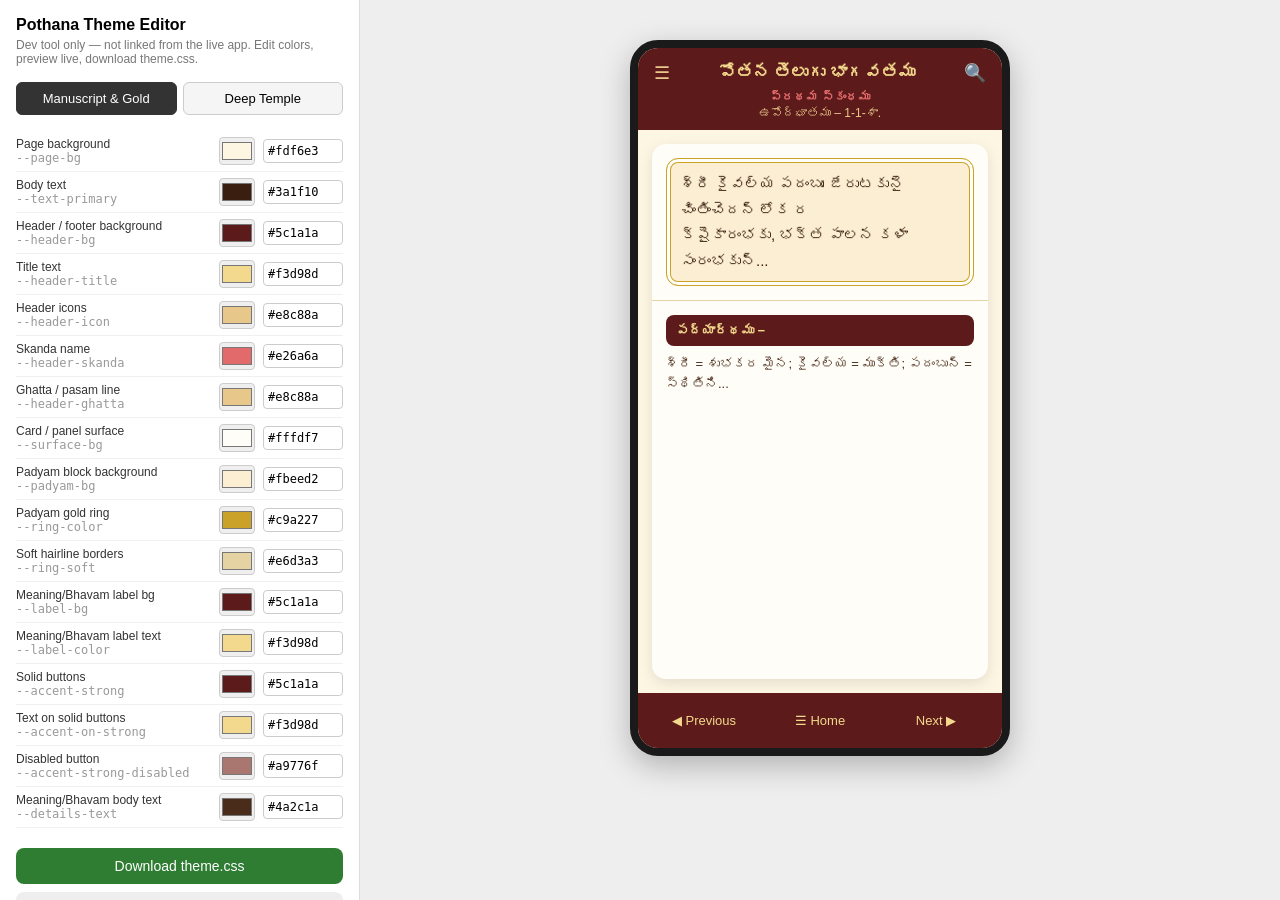
==== theme-editor.html @ 65b70472 "update all" ====
<!DOCTYPE html>
<html lang="en">
<head>
<meta charset="UTF-8">
<title>Pothana — Theme Editor (dev tool, not part of the live app)</title>
<style>
  * { box-sizing: border-box; }
  body {
    margin: 0;
    font-family: Arial, sans-serif;
    background: #eee;
    display: flex;
    height: 100vh;
  }

  #controls {
    width: 360px;
    flex: 0 0 auto;
    background: #fff;
    border-right: 1px solid #ddd;
    overflow-y: auto;
    padding: 16px;
  }

  #controls h1 {
    font-size: 16px;
    margin: 0 0 4px;
  }

  #controls .sub {
    font-size: 12px;
    color: #777;
    margin: 0 0 16px;
  }

  .theme-tabs {
    display: flex;
    gap: 6px;
    margin-bottom: 16px;
  }

  .theme-tabs button {
    flex: 1;
    padding: 8px;
    border: 1px solid #ccc;
    background: #f5f5f5;
    border-radius: 6px;
    cursor: pointer;
    font-size: 13px;
  }

  .theme-tabs button.active {
    background: #333;
    color: #fff;
    border-color: #333;
  }

  .var-row {
    display: flex;
    align-items: center;
    justify-content: space-between;
    gap: 8px;
    padding: 6px 0;
    border-bottom: 1px solid #f0f0f0;
  }

  .var-row label {
    font-size: 12px;
    color: #333;
    flex: 1;
  }

  .var-row input[type="color"] {
    width: 36px;
    height: 28px;
    border: 1px solid #ccc;
    border-radius: 4px;
    padding: 0;
    cursor: pointer;
  }

  .var-row input[type="text"] {
    width: 80px;
    font-size: 12px;
    font-family: monospace;
    padding: 4px;
    border: 1px solid #ccc;
    border-radius: 4px;
  }

  #actions {
    margin-top: 20px;
    display: flex;
    flex-direction: column;
    gap: 8px;
  }

  #actions button {
    padding: 10px;
    border: none;
    border-radius: 8px;
    font-size: 14px;
    cursor: pointer;
  }

  #downloadBtn {
    background: #2e7d32;
    color: #fff;
  }

  #resetBtn {
    background: #eee;
    color: #333;
  }

  #preview-pane {
    flex: 1;
    overflow-y: auto;
    display: flex;
    align-items: flex-start;
    justify-content: center;
    padding: 40px 20px;
  }

  #mockup {
    width: 380px;
    border-radius: 28px;
    overflow: hidden;
    border: 8px solid #1a1a1a;
    background: #000;
    box-shadow: 0 10px 30px rgba(0,0,0,0.25);
  }

  #mockup .screen {
    display: flex;
    flex-direction: column;
    height: 700px;
    background: var(--page-bg);
    color: var(--text-primary);
    font-family: Arial, sans-serif;
  }

  .m-header {
    background: var(--header-bg);
    border-bottom: var(--header-border-bottom);
    padding: 14px 16px 10px;
    flex: 0 0 auto;
  }

  .m-header-top {
    display: flex;
    align-items: center;
    justify-content: space-between;
  }

  .m-header-top span { color: var(--header-icon); font-size: 18px; }

  .m-header h1 {
    margin: 0;
    font-size: 17px;
    color: var(--header-title);
  }

  .m-skanda { margin: 6px 0 0; font-size: 12px; font-weight: 700; color: var(--header-skanda); text-align: center; }
  .m-ghatta { margin: 2px 0 0; font-size: 12px; color: var(--header-ghatta); text-align: center; }

  .m-body {
    flex: 1;
    display: flex;
    flex-direction: column;
    padding: 14px;
    overflow: hidden;
  }

  .m-card {
    background: var(--surface-bg);
    border-radius: 14px;
    flex: 1;
    display: flex;
    flex-direction: column;
    overflow: hidden;
    box-shadow: 0 4px 14px rgba(0,0,0,0.1);
  }

  .m-padyam-pane {
    padding: 14px;
    border-bottom: 1px solid var(--ring-soft);
  }

  .m-padyam {
    background: var(--padyam-bg);
    border: 1px solid var(--ring-color);
    border-radius: 12px;
    padding: 12px 14px;
    box-shadow: inset 0 0 0 3px var(--surface-bg), inset 0 0 0 4px var(--ring-color);
    font-size: 15px;
    line-height: 1.7;
  }

  .m-details {
    padding: 14px;
    flex: 1;
  }

  .m-label {
    background: var(--label-bg);
    color: var(--label-color);
    padding: 8px 10px;
    border-radius: 8px;
    font-size: 13px;
    font-weight: 700;
  }

  .m-meaning-text { color: var(--details-text); font-size: 13px; margin-top: 8px; line-height: 1.5; }

  .m-footer {
    flex: 0 0 auto;
    display: flex;
    gap: 8px;
    padding: 10px 12px;
    background: var(--header-bg);
  }

  .m-footer button {
    flex: 1;
    border: none;
    border-radius: 10px;
    padding: 10px;
    background: var(--accent-strong);
    color: var(--accent-on-strong);
    font-size: 13px;
  }
</style>
</head>
<body>

<div id="controls">
  <h1>Pothana Theme Editor</h1>
  <p class="sub">Dev tool only — not linked from the live app. Edit colors, preview live, download theme.css.</p>

  <div class="theme-tabs">
    <button id="tabManuscript" class="active">Manuscript &amp; Gold</button>
    <button id="tabTemple">Deep Temple</button>
  </div>

  <div id="varList"></div>

  <div id="actions">
    <button id="downloadBtn">Download theme.css</button>
    <button id="resetBtn">Reset this theme to default</button>
  </div>
</div>

<div id="preview-pane">
  <div id="mockup">
    <div class="screen">
      <div class="m-header">
        <div class="m-header-top">
          <span>&#9776;</span>
          <h1>పోతన తెలుగు భాగవతము</h1>
          <span>&#128269;</span>
        </div>
        <p class="m-skanda">ప్రథమ స్కంధము</p>
        <p class="m-ghatta">ఉపోద్ఘాతము &#8211; 1-1-శా.</p>
      </div>
      <div class="m-body">
        <div class="m-card">
          <div class="m-padyam-pane">
            <div class="m-padyam">
              శ్రీ కైవల్య పదంబుఁ జేరుటకునై చింతించెదన్ లోక ర<br>
              క్షైకారంభకు, భక్త పాలన కళా సంరంభకున్...
            </div>
          </div>
          <div class="m-details">
            <div class="m-label">పద్యార్థము &#8722;</div>
            <p class="m-meaning-text">శ్రీ = శుభకర మైన; కైవల్య = ముక్తి; పదంబున్ = స్థితిని...</p>
          </div>
        </div>
      </div>
      <div class="m-footer">
        <button>&#9664; Previous</button>
        <button>&#9776; Home</button>
        <button>Next &#9654;</button>
      </div>
    </div>
  </div>
</div>

<script>
const VAR_DEFS = [
  { key: "--page-bg",               label: "Page background" },
  { key: "--text-primary",          label: "Body text" },
  { key: "--header-bg",             label: "Header / footer background" },
  { key: "--header-title",          label: "Title text" },
  { key: "--header-icon",           label: "Header icons" },
  { key: "--header-skanda",         label: "Skanda name" },
  { key: "--header-ghatta",         label: "Ghatta / pasam line" },
  { key: "--surface-bg",            label: "Card / panel surface" },
  { key: "--padyam-bg",             label: "Padyam block background" },
  { key: "--ring-color",            label: "Padyam gold ring" },
  { key: "--ring-soft",             label: "Soft hairline borders" },
  { key: "--label-bg",              label: "Meaning/Bhavam label bg" },
  { key: "--label-color",           label: "Meaning/Bhavam label text" },
  { key: "--accent-strong",         label: "Solid buttons" },
  { key: "--accent-on-strong",      label: "Text on solid buttons" },
  { key: "--accent-strong-disabled",label: "Disabled button" },
  { key: "--details-text",          label: "Meaning/Bhavam body text" }
];

const DEFAULTS = {
  manuscript: {
    "--page-bg": "#fdf6e3", "--text-primary": "#3a1f10",
    "--header-bg": "#5c1a1a", "--header-title": "#f3d98d", "--header-icon": "#e8c88a",
    "--header-skanda": "#e26a6a", "--header-ghatta": "#e8c88a",
    "--surface-bg": "#fffdf7", "--padyam-bg": "#fbeed2", "--ring-color": "#c9a227", "--ring-soft": "#e6d3a3",
    "--label-bg": "#5c1a1a", "--label-color": "#f3d98d",
    "--accent-strong": "#5c1a1a", "--accent-on-strong": "#f3d98d", "--accent-strong-disabled": "#a9776f",
    "--details-text": "#4a2c1a"
  },
  temple: {
    "--page-bg": "#f6f1e4", "--text-primary": "#2b1010",
    "--header-bg": "#2b1010", "--header-title": "#d4af37", "--header-icon": "#d4af37",
    "--header-skanda": "#ef8080", "--header-ghatta": "#cbb98a",
    "--surface-bg": "#fffdf7", "--padyam-bg": "#fdf8ec", "--ring-color": "#c9a227", "--ring-soft": "#e9e0c8",
    "--label-bg": "#2b1010", "--label-color": "#d4af37",
    "--accent-strong": "#2b1010", "--accent-on-strong": "#d4af37", "--accent-strong-disabled": "#6b4a42",
    "--details-text": "#3a281f"
  }
};

let current = { manuscript: { ...DEFAULTS.manuscript }, temple: { ...DEFAULTS.temple } };
let activeTheme = "manuscript";
const mockupScreen = document.querySelector("#mockup .screen");

function applyPreview() {
  const values = current[activeTheme];
  for (const key in values) {
    mockupScreen.style.setProperty(key, values[key]);
  }
}

function renderControls() {
  const container = document.getElementById("varList");
  container.innerHTML = "";
  VAR_DEFS.forEach(def => {
    const value = current[activeTheme][def.key];
    const row = document.createElement("div");
    row.className = "var-row";
    row.innerHTML = `
      <label>${def.label}<br><span style="color:#999;font-family:monospace;">${def.key}</span></label>
      <input type="color" value="${value}" data-key="${def.key}">
      <input type="text" value="${value}" data-key="${def.key}">
    `;
    container.appendChild(row);
  });

  container.querySelectorAll('input[type="color"]').forEach(input => {
    input.addEventListener("input", e => {
      const key = e.target.dataset.key;
      current[activeTheme][key] = e.target.value;
      container.querySelector(`input[type="text"][data-key="${key}"]`).value = e.target.value;
      applyPreview();
    });
  });

  container.querySelectorAll('input[type="text"]').forEach(input => {
    input.addEventListener("change", e => {
      const key = e.target.dataset.key;
      const val = e.target.value.trim();
      if (/^#[0-9a-fA-F]{6}$/.test(val)) {
        current[activeTheme][key] = val;
        container.querySelector(`input[type="color"][data-key="${key}"]`).value = val;
        applyPreview();
      }
    });
  });
}

function switchTab(theme) {
  activeTheme = theme;
  document.getElementById("tabManuscript").classList.toggle("active", theme === "manuscript");
  document.getElementById("tabTemple").classList.toggle("active", theme === "temple");
  renderControls();
  applyPreview();
}

document.getElementById("tabManuscript").addEventListener("click", () => switchTab("manuscript"));
document.getElementById("tabTemple").addEventListener("click", () => switchTab("temple"));

document.getElementById("resetBtn").addEventListener("click", () => {
  current[activeTheme] = { ...DEFAULTS[activeTheme] };
  renderControls();
  applyPreview();
});

document.getElementById("downloadBtn").addEventListener("click", () => {
  const lines = [];
  lines.push(":root {");
  lines.push("  --font-scale: 1;");
  lines.push("");
  VAR_DEFS.forEach(def => lines.push(`  ${def.key}: ${current.manuscript[def.key]};`));
  lines.push("}");
  lines.push("");
  lines.push('[data-theme="temple"] {');
  VAR_DEFS.forEach(def => lines.push(`  ${def.key}: ${current.temple[def.key]};`));
  lines.push("}");
  lines.push("");

  const blob = new Blob([lines.join("\n")], { type: "text/css" });
  const url = URL.createObjectURL(blob);
  const a = document.createElement("a");
  a.href = url;
  a.download = "theme.css";
  document.body.appendChild(a);
  a.click();
  document.body.removeChild(a);
  URL.revokeObjectURL(url);
});

renderControls();
applyPreview();
</script>

</body>
</html>
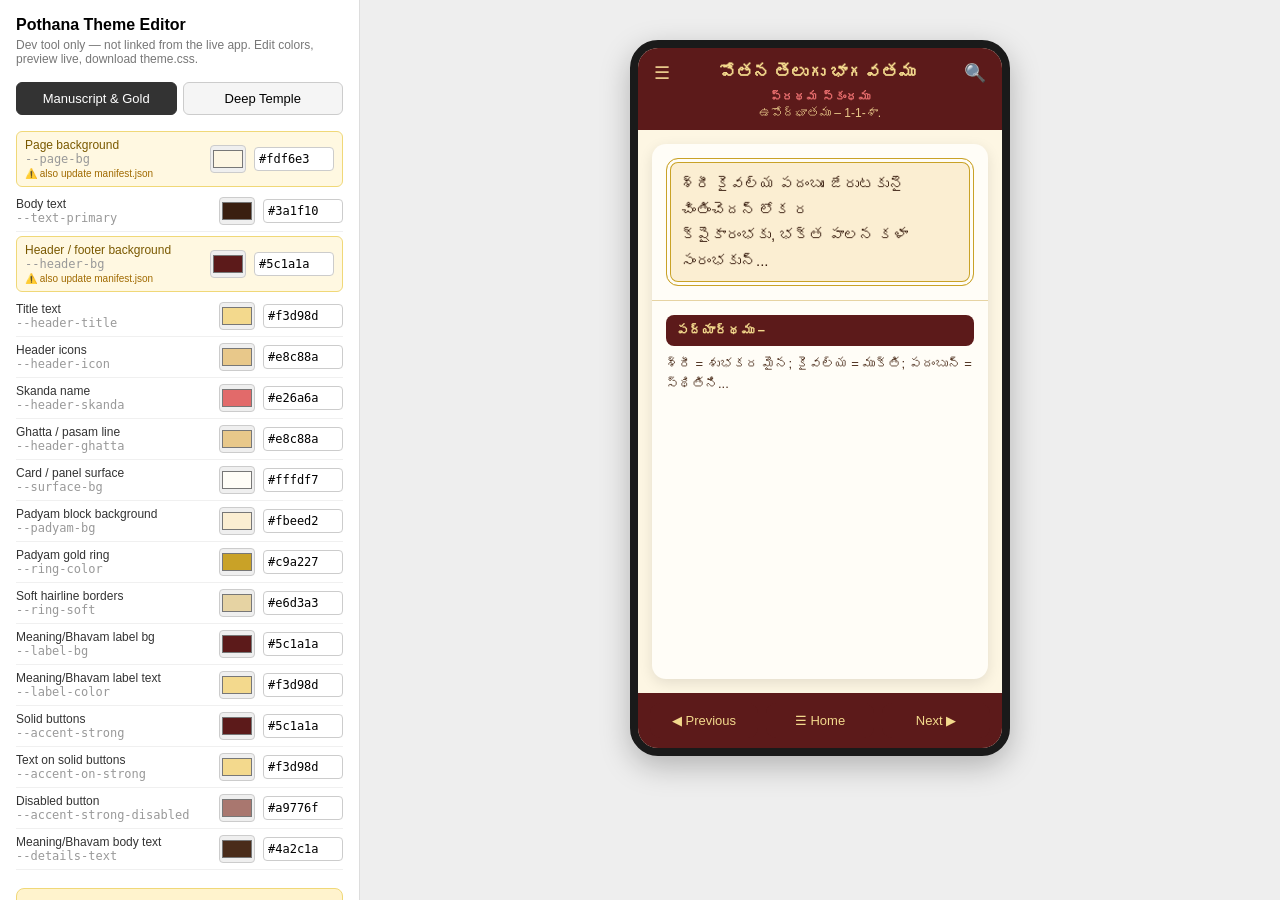
==== commit 33e83ea2: "Update" ====
--- a/theme-editor.html
+++ b/theme-editor.html
@@ -64,6 +64,67 @@
     border-bottom: 1px solid #f0f0f0;
   }
 
+  .var-row.manifest-linked {
+    background: #fff8e1;
+    border: 1px solid #f0d878;
+    border-radius: 6px;
+    padding: 6px 8px;
+    margin: 4px 0;
+  }
+
+  .var-row.manifest-linked label {
+    color: #7a5900;
+  }
+
+  .manifest-flag {
+    display: inline-block;
+    font-size: 10px;
+    color: #a06a00;
+    margin-top: 2px;
+  }
+
+  #manifestReminder {
+    margin-top: 18px;
+    background: #fff3cd;
+    border: 1px solid #f0d878;
+    border-radius: 8px;
+    padding: 12px;
+    font-size: 12px;
+    color: #7a5900;
+  }
+
+  #manifestReminder.hidden {
+    display: none;
+  }
+
+  #manifestReminder h3 {
+    margin: 0 0 6px;
+    font-size: 13px;
+  }
+
+  #manifestSnippet {
+    width: 100%;
+    font-family: monospace;
+    font-size: 11px;
+    border: 1px solid #e0c060;
+    border-radius: 6px;
+    padding: 8px;
+    background: #fffdf5;
+    resize: none;
+    margin-top: 6px;
+  }
+
+  #copySnippetBtn {
+    margin-top: 6px;
+    padding: 6px 10px;
+    border: none;
+    border-radius: 6px;
+    background: #7a5900;
+    color: #fff;
+    font-size: 12px;
+    cursor: pointer;
+  }
+
   .var-row label {
     font-size: 12px;
     color: #333;
@@ -244,6 +305,18 @@
   </div>
 
   <div id="varList"></div>
+
+  <div id="manifestReminder" class="hidden">
+    <h3>⚠️ Also update manifest.json</h3>
+    <p style="margin:0;">
+      "Page background" and "Header background" also control the Android
+      status bar and app-launch splash screen — those come from
+      <code>manifest.json</code>, not <code>theme.css</code>. Paste this in
+      after downloading:
+    </p>
+    <textarea id="manifestSnippet" rows="3" readonly></textarea>
+    <button id="copySnippetBtn">Copy snippet</button>
+  </div>
 
   <div id="actions">
     <button id="downloadBtn">Download theme.css</button>
@@ -331,12 +404,28 @@
 let current = { manuscript: { ...DEFAULTS.manuscript }, temple: { ...DEFAULTS.temple } };
 let activeTheme = "manuscript";
 const mockupScreen = document.querySelector("#mockup .screen");
+const MANIFEST_LINKED_KEYS = ["--page-bg", "--header-bg"];
 
 function applyPreview() {
   const values = current[activeTheme];
   for (const key in values) {
     mockupScreen.style.setProperty(key, values[key]);
   }
+}
+
+function updateManifestReminder() {
+  const reminder = document.getElementById("manifestReminder");
+
+  if (activeTheme !== "manuscript") {
+    reminder.classList.add("hidden");
+    return;
+  }
+
+  reminder.classList.remove("hidden");
+  const pageBg = current.manuscript["--page-bg"];
+  const headerBg = current.manuscript["--header-bg"];
+  document.getElementById("manifestSnippet").value =
+    `"background_color": "${pageBg}",\n"theme_color": "${headerBg}"`;
 }
 
 function renderControls() {
@@ -344,10 +433,11 @@
   container.innerHTML = "";
   VAR_DEFS.forEach(def => {
     const value = current[activeTheme][def.key];
+    const isManifestLinked = activeTheme === "manuscript" && MANIFEST_LINKED_KEYS.includes(def.key);
     const row = document.createElement("div");
-    row.className = "var-row";
+    row.className = "var-row" + (isManifestLinked ? " manifest-linked" : "");
     row.innerHTML = `
-      <label>${def.label}<br><span style="color:#999;font-family:monospace;">${def.key}</span></label>
+      <label>${def.label}<br><span style="color:#999;font-family:monospace;">${def.key}</span>${isManifestLinked ? '<br><span class="manifest-flag">⚠️ also update manifest.json</span>' : ""}</label>
       <input type="color" value="${value}" data-key="${def.key}">
       <input type="text" value="${value}" data-key="${def.key}">
     `;
@@ -360,6 +450,7 @@
       current[activeTheme][key] = e.target.value;
       container.querySelector(`input[type="text"][data-key="${key}"]`).value = e.target.value;
       applyPreview();
+      updateManifestReminder();
     });
   });
 
@@ -371,9 +462,12 @@
         current[activeTheme][key] = val;
         container.querySelector(`input[type="color"][data-key="${key}"]`).value = val;
         applyPreview();
+        updateManifestReminder();
       }
     });
   });
+
+  updateManifestReminder();
 }
 
 function switchTab(theme) {
@@ -383,6 +477,21 @@
   renderControls();
   applyPreview();
 }
+
+document.getElementById("copySnippetBtn").addEventListener("click", () => {
+  const snippet = document.getElementById("manifestSnippet");
+  snippet.select();
+  snippet.setSelectionRange(0, snippet.value.length);
+  const btn = document.getElementById("copySnippetBtn");
+  navigator.clipboard.writeText(snippet.value).then(() => {
+    const original = btn.textContent;
+    btn.textContent = "Copied!";
+    setTimeout(() => { btn.textContent = original; }, 1500);
+  }).catch(() => {
+    // Clipboard API blocked (e.g. file:// origin) — text is already
+    // selected above, so Ctrl+C / Cmd+C still works as a fallback.
+  });
+});
 
 document.getElementById("tabManuscript").addEventListener("click", () => switchTab("manuscript"));
 document.getElementById("tabTemple").addEventListener("click", () => switchTab("temple"));
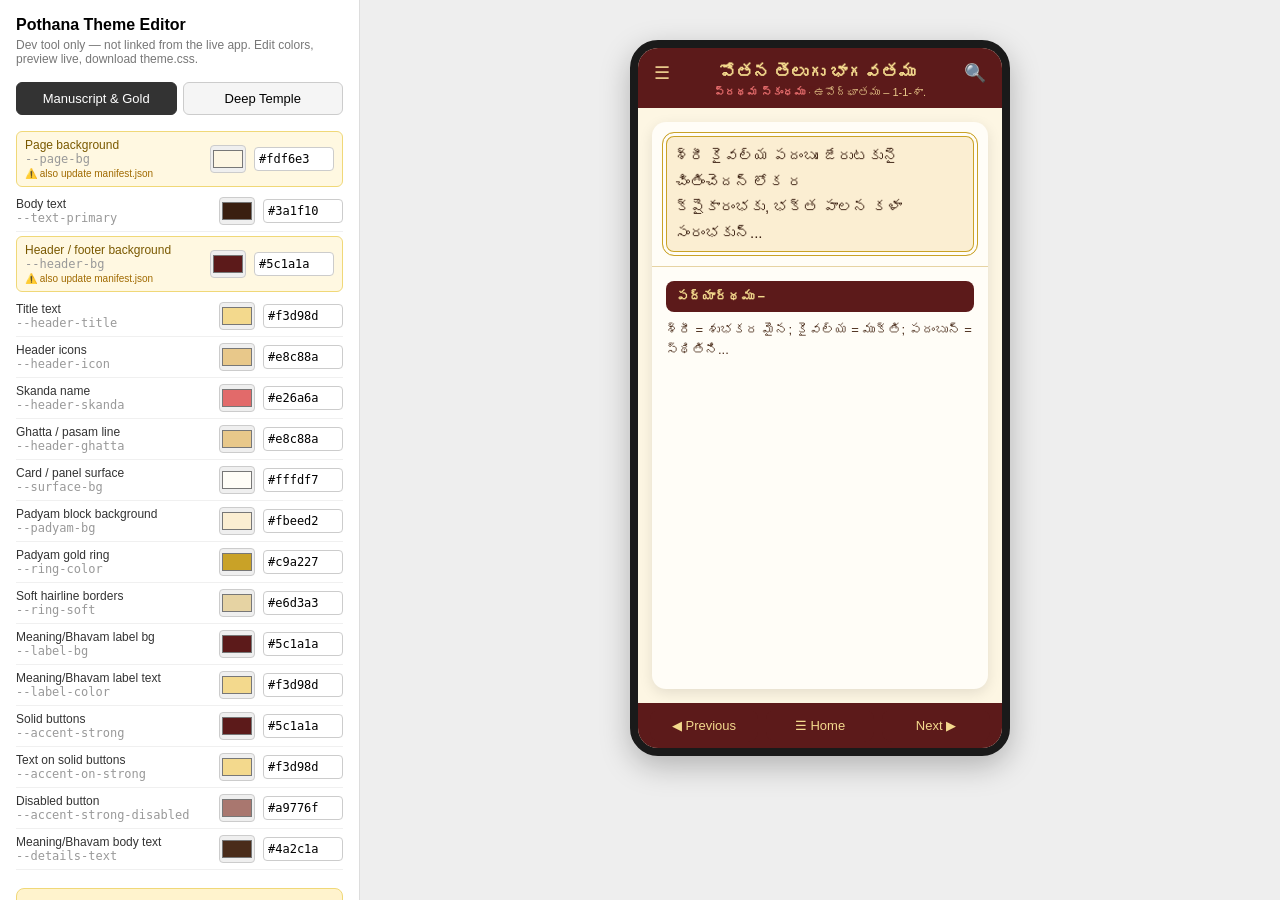
==== commit 9ce308b7: "Update all" ====
--- a/theme-editor.html
+++ b/theme-editor.html
@@ -222,8 +222,18 @@
     color: var(--header-title);
   }
 
-  .m-skanda { margin: 6px 0 0; font-size: 12px; font-weight: 700; color: var(--header-skanda); text-align: center; }
-  .m-ghatta { margin: 2px 0 0; font-size: 12px; color: var(--header-ghatta); text-align: center; }
+  .m-context-line {
+    margin: 2px 0 0;
+    font-size: 11px;
+    text-align: center;
+    white-space: nowrap;
+    overflow: hidden;
+    text-overflow: ellipsis;
+  }
+
+  .m-skanda { font-weight: 700; color: var(--header-skanda); }
+  .m-sep { color: var(--header-ghatta); opacity: 0.6; }
+  .m-ghatta { color: var(--header-ghatta); }
 
   .m-body {
     flex: 1;
@@ -244,7 +254,7 @@
   }
 
   .m-padyam-pane {
-    padding: 14px;
+    padding: 10px;
     border-bottom: 1px solid var(--ring-soft);
   }
 
@@ -252,7 +262,7 @@
     background: var(--padyam-bg);
     border: 1px solid var(--ring-color);
     border-radius: 12px;
-    padding: 12px 14px;
+    padding: 10px 12px;
     box-shadow: inset 0 0 0 3px var(--surface-bg), inset 0 0 0 4px var(--ring-color);
     font-size: 15px;
     line-height: 1.7;
@@ -278,7 +288,7 @@
     flex: 0 0 auto;
     display: flex;
     gap: 8px;
-    padding: 10px 12px;
+    padding: 6px 12px;
     background: var(--header-bg);
   }
 
@@ -286,7 +296,7 @@
     flex: 1;
     border: none;
     border-radius: 10px;
-    padding: 10px;
+    padding: 9px;
     background: var(--accent-strong);
     color: var(--accent-on-strong);
     font-size: 13px;
@@ -333,8 +343,7 @@
           <h1>పోతన తెలుగు భాగవతము</h1>
           <span>&#128269;</span>
         </div>
-        <p class="m-skanda">ప్రథమ స్కంధము</p>
-        <p class="m-ghatta">ఉపోద్ఘాతము &#8211; 1-1-శా.</p>
+        <p class="m-context-line"><span class="m-skanda">ప్రథమ స్కంధము</span><span class="m-sep"> · </span><span class="m-ghatta">ఉపోద్ఘాతము &#8211; 1-1-శా.</span></p>
       </div>
       <div class="m-body">
         <div class="m-card">
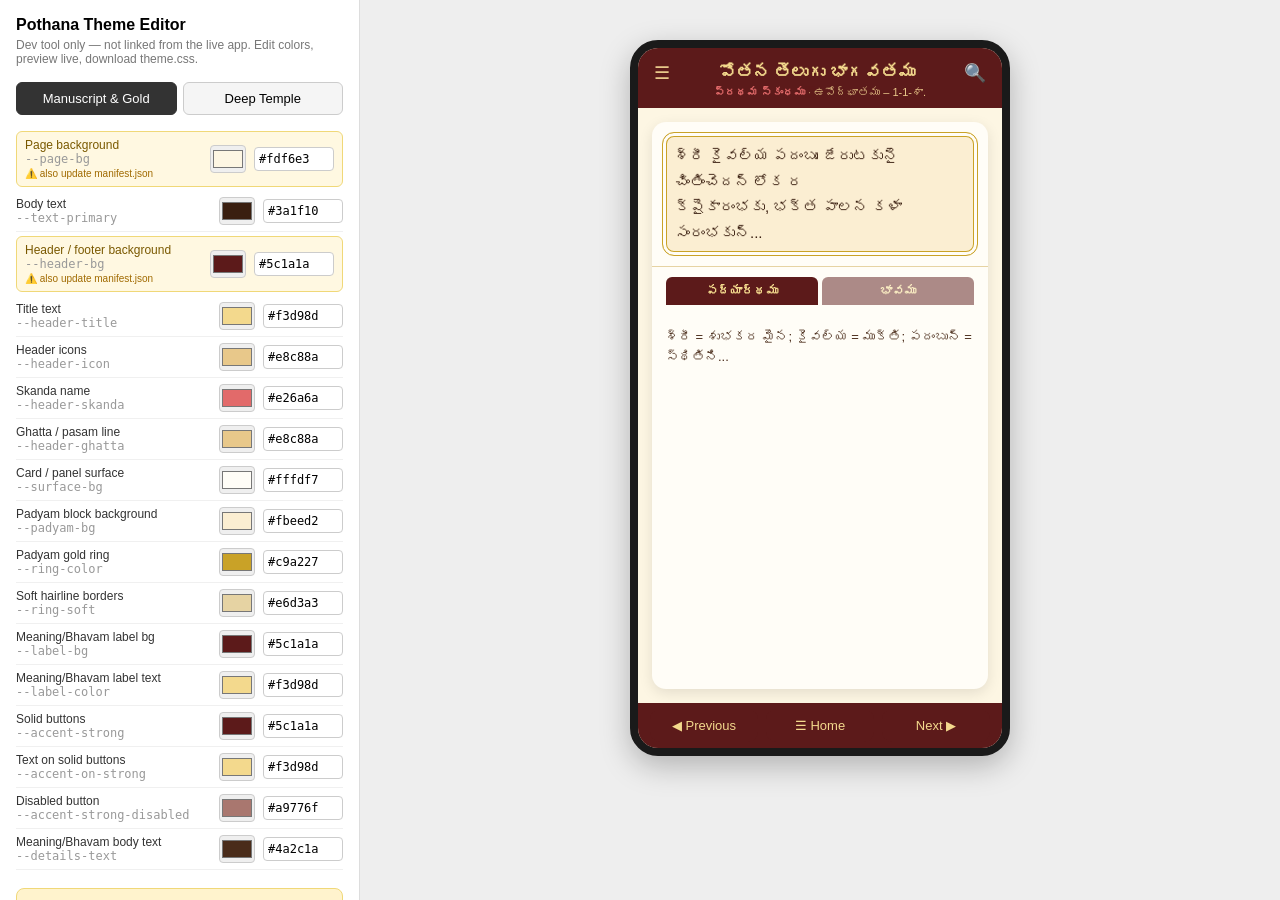
==== commit 24aebf4e: "update all" ====
--- a/theme-editor.html
+++ b/theme-editor.html
@@ -273,14 +273,25 @@
     flex: 1;
   }
 
-  .m-label {
+  .m-tabs {
+    display: flex;
+    gap: 4px;
+    padding: 10px 14px 0;
+  }
+
+  .m-tab {
+    flex: 1;
     background: var(--label-bg);
     color: var(--label-color);
-    padding: 8px 10px;
-    border-radius: 8px;
-    font-size: 13px;
+    opacity: 0.5;
+    padding: 7px 8px;
+    border-radius: 6px 6px 0 0;
+    font-size: 12px;
     font-weight: 700;
-  }
+    text-align: center;
+  }
+
+  .m-tab.active { opacity: 1; }
 
   .m-meaning-text { color: var(--details-text); font-size: 13px; margin-top: 8px; line-height: 1.5; }
 
@@ -353,8 +364,11 @@
               క్షైకారంభకు, భక్త పాలన కళా సంరంభకున్...
             </div>
           </div>
+          <div class="m-tabs">
+            <div class="m-tab active">పద్యార్థము</div>
+            <div class="m-tab">భావము</div>
+          </div>
           <div class="m-details">
-            <div class="m-label">పద్యార్థము &#8722;</div>
             <p class="m-meaning-text">శ్రీ = శుభకర మైన; కైవల్య = ముక్తి; పదంబున్ = స్థితిని...</p>
           </div>
         </div>
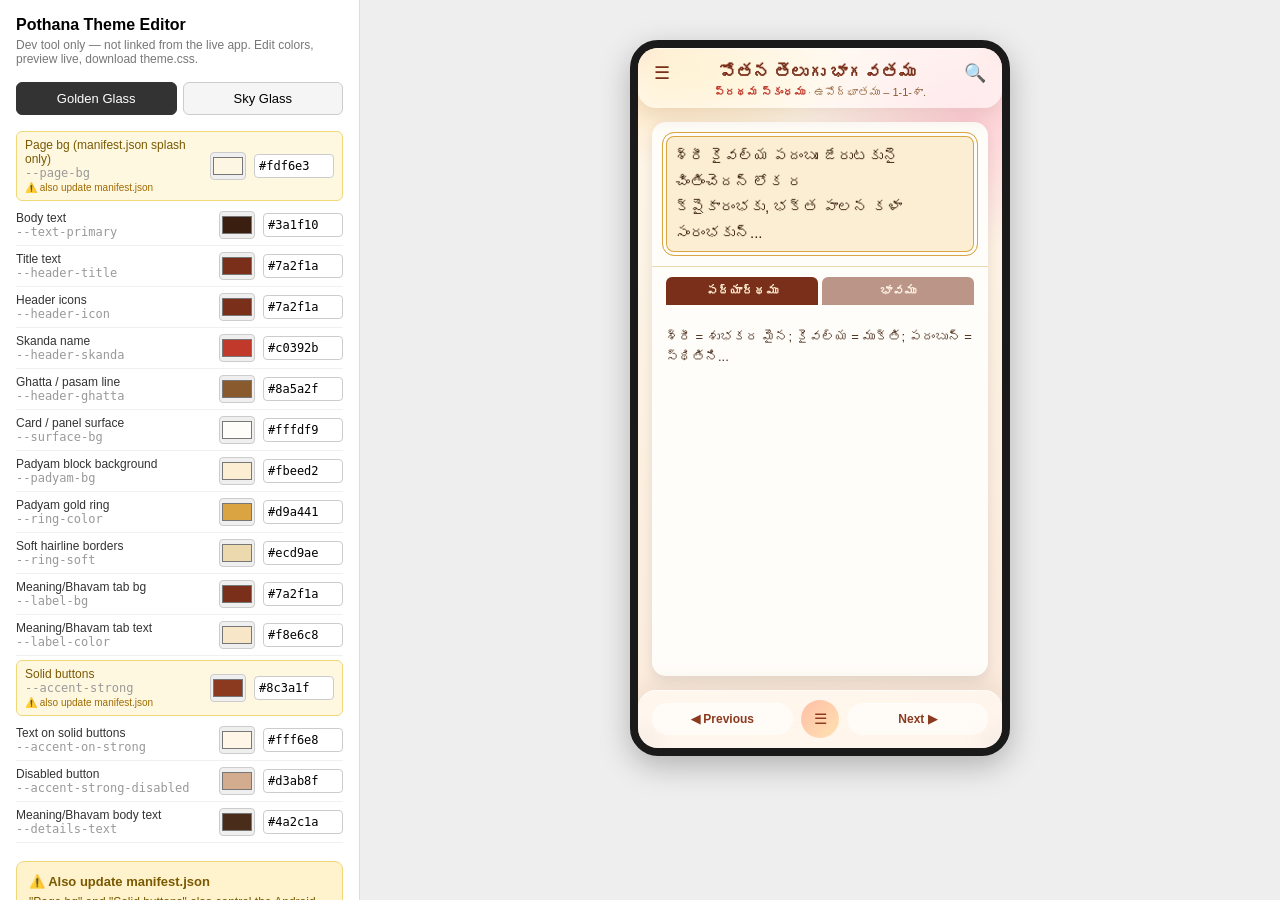
==== commit c37648ec: "update" ====
--- a/theme-editor.html
+++ b/theme-editor.html
@@ -196,16 +196,31 @@
     display: flex;
     flex-direction: column;
     height: 700px;
-    background: var(--page-bg);
+    background: radial-gradient(300px 200px at 10% 0%, #ffe0b0 0%, transparent 60%),
+                radial-gradient(280px 220px at 90% 10%, #ffd0d8 0%, transparent 60%),
+                linear-gradient(160deg, #fff8ec 0%, #fdf1e2 50%, #fbe9dc 100%);
     color: var(--text-primary);
     font-family: Arial, sans-serif;
+    position: relative;
+    overflow: hidden;
+  }
+
+  #mockup[data-glass-theme="temple"] .screen {
+    background: radial-gradient(300px 200px at 10% 0%, #bfe3ff 0%, transparent 60%),
+                radial-gradient(280px 220px at 90% 10%, #d8caff 0%, transparent 60%),
+                linear-gradient(160deg, #f2f9ff 0%, #edf3ff 50%, #eafaf5 100%);
   }
 
   .m-header {
-    background: var(--header-bg);
-    border-bottom: var(--header-border-bottom);
+    background: rgba(255,255,255,0.55);
+    -webkit-backdrop-filter: blur(14px) saturate(160%);
+    backdrop-filter: blur(14px) saturate(160%);
+    box-shadow: 0 1px 1px rgba(255,255,255,0.6) inset, 0 8px 20px rgba(120,90,60,0.15);
+    border-radius: 0 0 18px 18px;
     padding: 14px 16px 10px;
     flex: 0 0 auto;
+    position: relative;
+    z-index: 2;
   }
 
   .m-header-top {
@@ -241,6 +256,8 @@
     flex-direction: column;
     padding: 14px;
     overflow: hidden;
+    position: relative;
+    z-index: 1;
   }
 
   .m-card {
@@ -298,19 +315,43 @@
   .m-footer {
     flex: 0 0 auto;
     display: flex;
+    align-items: center;
     gap: 8px;
-    padding: 6px 12px;
-    background: var(--header-bg);
-  }
-
-  .m-footer button {
+    padding: 10px 14px;
+    background: rgba(255,255,255,0.55);
+    -webkit-backdrop-filter: blur(14px) saturate(160%);
+    backdrop-filter: blur(14px) saturate(160%);
+    box-shadow: 0 1px 1px rgba(255,255,255,0.6) inset, 0 -8px 20px rgba(120,90,60,0.1);
+    border-radius: 18px 18px 0 0;
+    position: relative;
+    z-index: 2;
+  }
+
+  .m-footer .m-pill {
     flex: 1;
     border: none;
-    border-radius: 10px;
+    border-radius: 999px;
     padding: 9px;
-    background: var(--accent-strong);
-    color: var(--accent-on-strong);
-    font-size: 13px;
+    background: rgba(255,255,255,0.55);
+    color: var(--accent-strong);
+    font-weight: 700;
+    font-size: 12px;
+    box-shadow: 0 1px 1px rgba(255,255,255,0.6) inset;
+  }
+
+  .m-footer .m-circle {
+    flex: 0 0 auto;
+    width: 38px;
+    height: 38px;
+    border-radius: 50%;
+    border: none;
+    background: linear-gradient(135deg, rgba(255,145,110,0.55), rgba(255,205,120,0.5));
+    color: var(--accent-strong);
+    font-size: 15px;
+  }
+
+  #mockup[data-glass-theme="temple"] .m-footer .m-circle {
+    background: linear-gradient(135deg, rgba(110,160,255,0.5), rgba(120,220,200,0.5));
   }
 </style>
 </head>
@@ -321,8 +362,8 @@
   <p class="sub">Dev tool only — not linked from the live app. Edit colors, preview live, download theme.css.</p>
 
   <div class="theme-tabs">
-    <button id="tabManuscript" class="active">Manuscript &amp; Gold</button>
-    <button id="tabTemple">Deep Temple</button>
+    <button id="tabManuscript" class="active">Golden Glass</button>
+    <button id="tabTemple">Sky Glass</button>
   </div>
 
   <div id="varList"></div>
@@ -330,7 +371,7 @@
   <div id="manifestReminder" class="hidden">
     <h3>⚠️ Also update manifest.json</h3>
     <p style="margin:0;">
-      "Page background" and "Header background" also control the Android
+      "Page bg" and "Solid buttons" also control the Android
       status bar and app-launch splash screen — those come from
       <code>manifest.json</code>, not <code>theme.css</code>. Paste this in
       after downloading:
@@ -374,9 +415,9 @@
         </div>
       </div>
       <div class="m-footer">
-        <button>&#9664; Previous</button>
-        <button>&#9776; Home</button>
-        <button>Next &#9654;</button>
+        <button class="m-pill">&#9664; Previous</button>
+        <button class="m-circle">&#9776;</button>
+        <button class="m-pill">Next &#9654;</button>
       </div>
     </div>
   </div>
@@ -384,9 +425,8 @@
 
 <script>
 const VAR_DEFS = [
-  { key: "--page-bg",               label: "Page background" },
+  { key: "--page-bg",               label: "Page bg (manifest.json splash only)" },
   { key: "--text-primary",          label: "Body text" },
-  { key: "--header-bg",             label: "Header / footer background" },
   { key: "--header-title",          label: "Title text" },
   { key: "--header-icon",           label: "Header icons" },
   { key: "--header-skanda",         label: "Skanda name" },
@@ -395,8 +435,8 @@
   { key: "--padyam-bg",             label: "Padyam block background" },
   { key: "--ring-color",            label: "Padyam gold ring" },
   { key: "--ring-soft",             label: "Soft hairline borders" },
-  { key: "--label-bg",              label: "Meaning/Bhavam label bg" },
-  { key: "--label-color",           label: "Meaning/Bhavam label text" },
+  { key: "--label-bg",              label: "Meaning/Bhavam tab bg" },
+  { key: "--label-color",           label: "Meaning/Bhavam tab text" },
   { key: "--accent-strong",         label: "Solid buttons" },
   { key: "--accent-on-strong",      label: "Text on solid buttons" },
   { key: "--accent-strong-disabled",label: "Disabled button" },
@@ -406,28 +446,28 @@
 const DEFAULTS = {
   manuscript: {
     "--page-bg": "#fdf6e3", "--text-primary": "#3a1f10",
-    "--header-bg": "#5c1a1a", "--header-title": "#f3d98d", "--header-icon": "#e8c88a",
-    "--header-skanda": "#e26a6a", "--header-ghatta": "#e8c88a",
-    "--surface-bg": "#fffdf7", "--padyam-bg": "#fbeed2", "--ring-color": "#c9a227", "--ring-soft": "#e6d3a3",
-    "--label-bg": "#5c1a1a", "--label-color": "#f3d98d",
-    "--accent-strong": "#5c1a1a", "--accent-on-strong": "#f3d98d", "--accent-strong-disabled": "#a9776f",
+    "--header-title": "#7a2f1a", "--header-icon": "#7a2f1a",
+    "--header-skanda": "#c0392b", "--header-ghatta": "#8a5a2f",
+    "--surface-bg": "#fffdf9", "--padyam-bg": "#fbeed2", "--ring-color": "#d9a441", "--ring-soft": "#ecd9ae",
+    "--label-bg": "#7a2f1a", "--label-color": "#f8e6c8",
+    "--accent-strong": "#8c3a1f", "--accent-on-strong": "#fff6e8", "--accent-strong-disabled": "#d3ab8f",
     "--details-text": "#4a2c1a"
   },
   temple: {
-    "--page-bg": "#f6f1e4", "--text-primary": "#2b1010",
-    "--header-bg": "#2b1010", "--header-title": "#d4af37", "--header-icon": "#d4af37",
-    "--header-skanda": "#ef8080", "--header-ghatta": "#cbb98a",
-    "--surface-bg": "#fffdf7", "--padyam-bg": "#fdf8ec", "--ring-color": "#c9a227", "--ring-soft": "#e9e0c8",
-    "--label-bg": "#2b1010", "--label-color": "#d4af37",
-    "--accent-strong": "#2b1010", "--accent-on-strong": "#d4af37", "--accent-strong-disabled": "#6b4a42",
-    "--details-text": "#3a281f"
+    "--page-bg": "#eef5fb", "--text-primary": "#1f2a3d",
+    "--header-title": "#24405c", "--header-icon": "#24405c",
+    "--header-skanda": "#c0526b", "--header-ghatta": "#3c6e63",
+    "--surface-bg": "#fdfeff", "--padyam-bg": "#eef6ff", "--ring-color": "#7fa9d6", "--ring-soft": "#cfe1f2",
+    "--label-bg": "#24405c", "--label-color": "#eaf2ff",
+    "--accent-strong": "#2c4c73", "--accent-on-strong": "#f2f8ff", "--accent-strong-disabled": "#a9bccf",
+    "--details-text": "#22314f"
   }
 };
 
 let current = { manuscript: { ...DEFAULTS.manuscript }, temple: { ...DEFAULTS.temple } };
 let activeTheme = "manuscript";
 const mockupScreen = document.querySelector("#mockup .screen");
-const MANIFEST_LINKED_KEYS = ["--page-bg", "--header-bg"];
+const MANIFEST_LINKED_KEYS = ["--page-bg", "--accent-strong"];
 
 function applyPreview() {
   const values = current[activeTheme];
@@ -446,9 +486,9 @@
 
   reminder.classList.remove("hidden");
   const pageBg = current.manuscript["--page-bg"];
-  const headerBg = current.manuscript["--header-bg"];
+  const accentColor = current.manuscript["--accent-strong"];
   document.getElementById("manifestSnippet").value =
-    `"background_color": "${pageBg}",\n"theme_color": "${headerBg}"`;
+    `"background_color": "${pageBg}",\n"theme_color": "${accentColor}"`;
 }
 
 function renderControls() {
@@ -497,6 +537,7 @@
   activeTheme = theme;
   document.getElementById("tabManuscript").classList.toggle("active", theme === "manuscript");
   document.getElementById("tabTemple").classList.toggle("active", theme === "temple");
+  document.getElementById("mockup").setAttribute("data-glass-theme", theme);
   renderControls();
   applyPreview();
 }
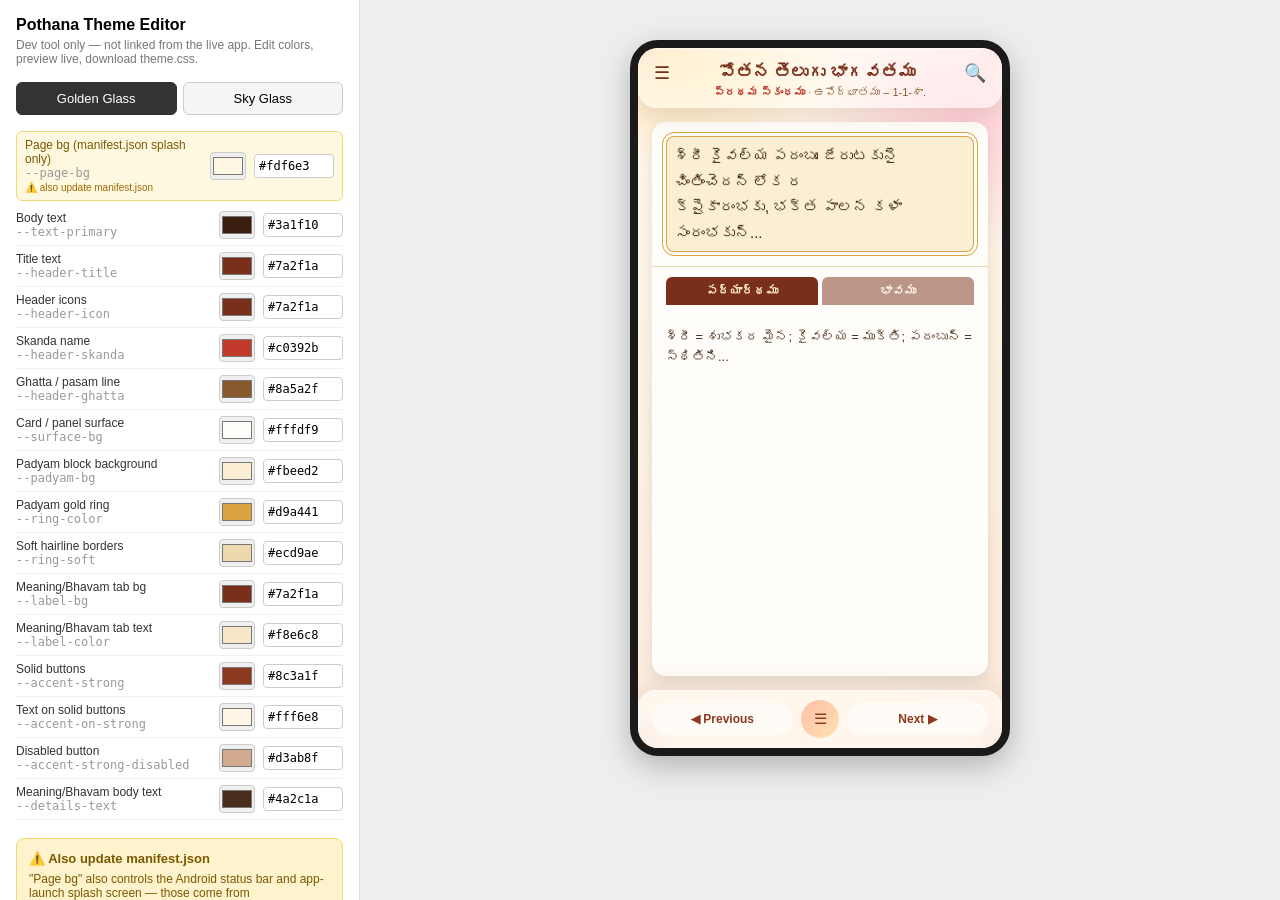
==== commit 20264f4c: "update" ====
--- a/theme-editor.html
+++ b/theme-editor.html
@@ -371,7 +371,7 @@
   <div id="manifestReminder" class="hidden">
     <h3>⚠️ Also update manifest.json</h3>
     <p style="margin:0;">
-      "Page bg" and "Solid buttons" also control the Android
+      "Page bg" also controls the Android
       status bar and app-launch splash screen — those come from
       <code>manifest.json</code>, not <code>theme.css</code>. Paste this in
       after downloading:
@@ -467,7 +467,7 @@
 let current = { manuscript: { ...DEFAULTS.manuscript }, temple: { ...DEFAULTS.temple } };
 let activeTheme = "manuscript";
 const mockupScreen = document.querySelector("#mockup .screen");
-const MANIFEST_LINKED_KEYS = ["--page-bg", "--accent-strong"];
+const MANIFEST_LINKED_KEYS = ["--page-bg"];
 
 function applyPreview() {
   const values = current[activeTheme];
@@ -486,9 +486,8 @@
 
   reminder.classList.remove("hidden");
   const pageBg = current.manuscript["--page-bg"];
-  const accentColor = current.manuscript["--accent-strong"];
   document.getElementById("manifestSnippet").value =
-    `"background_color": "${pageBg}",\n"theme_color": "${accentColor}"`;
+    `"background_color": "${pageBg}",\n"theme_color": "${pageBg}"`;
 }
 
 function renderControls() {
